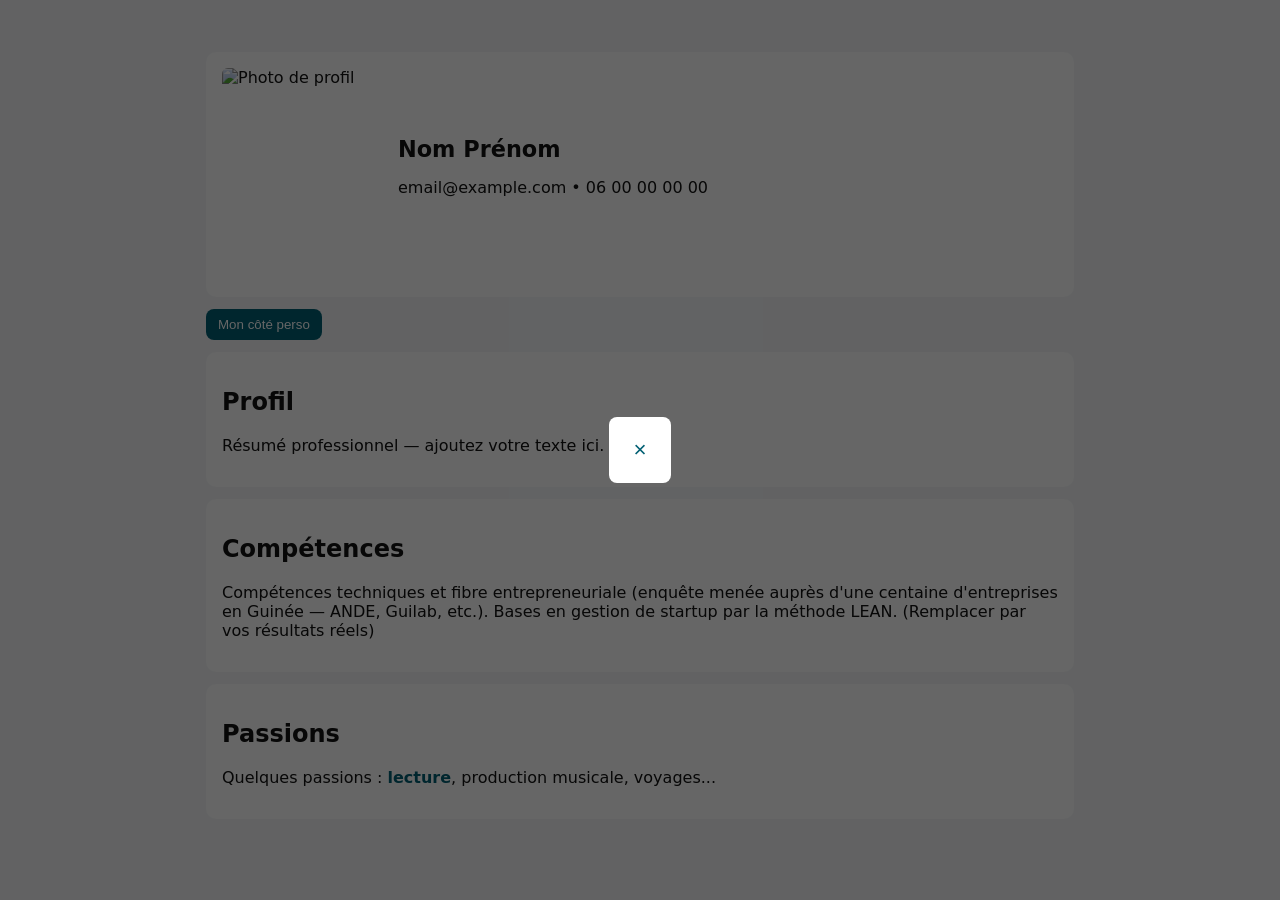
==== index.html @ 4021b530 "Initial scaffold: CV project Co-authored-by: Copilot <223556219+Copilot@users.noreply.github.com>" ====
<!doctype html>
<html lang="fr">
<head>
  <meta charset="utf-8" />
  <meta name="viewport" content="width=device-width,initial-scale=1" />
  <title>Mon CV</title>
  <link rel="stylesheet" href="style.css">
</head>
<body>
  <div class="container">
    <header class="header card" id="pro">
      <img src="assets/photo.jpg" alt="Photo de profil" id="profilePhoto" class="profile-rect">
      <div class="contact">
        <h1 id="fullname">Nom Prénom</h1>
        <p id="email">email@example.com • 06 00 00 00 00</p>
      </div>
    </header>

    <nav class="nav">
      <button id="togglePersonal" class="btn">Mon côté perso</button>
    </nav>

    <main>
      <section class="card" id="profile">
        <h2>Profil</h2>
        <p>Résumé professionnel — ajoutez votre texte ici.</p>
      </section>

      <section class="card" id="skills">
        <h2>Compétences</h2>
        <p>Compétences techniques et fibre entrepreneuriale (enquête menée auprès d'une centaine d'entreprises en Guinée — ANDE, Guilab, etc.). Bases en gestion de startup par la méthode LEAN. (Remplacer par vos résultats réels)</p>
      </section>

      <section class="card" id="passions">
        <h2>Passions</h2>
        <p>Quelques passions : <span class="passion" id="lecture">lecture</span>, production musicale, voyages...</p>
      </section>
    </main>

    <aside id="personalPanel" class="personal hidden">
      <button id="closePersonal" class="btn close">Fermer</button>
      <h3>Le Seb (moins professionnel)</h3>
      <div class="gallery">
        <!-- Remplacer par vos images -->
        <img src="assets/book1.jpg" alt="Livre 1" class="thumb">
        <img src="assets/book2.jpg" alt="Livre 2" class="thumb">
      </div>
      <div class="prods">
        <h4>Productions musicales</h4>
        <img src="assets/prod1.jpg" alt="Prod 1" class="thumb">
      </div>
    </aside>

    <div id="modal" class="modal hidden" role="dialog" aria-modal="true">
      <div class="modal-inner">
        <button id="closeModal" class="btn close">×</button>
        <div id="modalContent"></div>
      </div>
    </div>
  </div>

  <script src="script.js"></script>
</body>
</html>
---- style.css ----
:root{
  --ocean-blue:#005f73; /* choisi */
  --pro-black:#000;
  --card-bg:#fff;
  --radius:10px;
}
*{box-sizing:border-box}
body{font-family:system-ui,Segoe UI,Roboto,Helvetica,Arial,sans-serif;margin:0;background:#f5f7f9;color:#111}
.container{max-width:900px;margin:24px auto;padding:16px}
.header{display:flex;gap:16px;align-items:center}
.contact h1{margin:0;font-size:1.4rem}
.card{background:var(--card-bg);border-radius:var(--radius);padding:16px;margin:12px 0;transition:transform 200ms ease,box-shadow 200ms ease}
.card.elevated{transform:translateY(-8px);box-shadow:0 20px 30px rgba(0,0,0,0.15)}
.btn{background:var(--ocean-blue);color:#fff;border:none;padding:8px 12px;border-radius:8px;cursor:pointer}
.btn.close{background:transparent;color:var(--ocean-blue);font-size:1.4rem}
.profile-rect{width:100%;height:auto;aspect-ratio:3/4;object-fit:cover;border-radius:6px}
/* responsive sizes for profile */
#profilePhoto{max-width:160px}
@media(max-width:900px){#profilePhoto{max-width:120px}}
@media(max-width:480px){#profilePhoto{max-width:100px}}

.personal{background:linear-gradient(180deg,var(--ocean-blue),#012a36);color:#fff;padding:16px;border-radius:12px}
.hidden{display:none}
.passion{font-weight:700;color:var(--ocean-blue);cursor:pointer}
/* modal */
.modal{position:fixed;inset:0;display:flex;align-items:center;justify-content:center;background:rgba(0,0,0,0.6)}
.modal-inner{background:#fff;padding:12px;border-radius:8px;max-width:90%;max-height:90%;overflow:auto}
.thumb{max-width:120px;border-radius:6px;margin:8px}

/* small accessibility focus */
.btn:focus,.passion:focus{outline:3px solid rgba(0,95,115,0.25)}
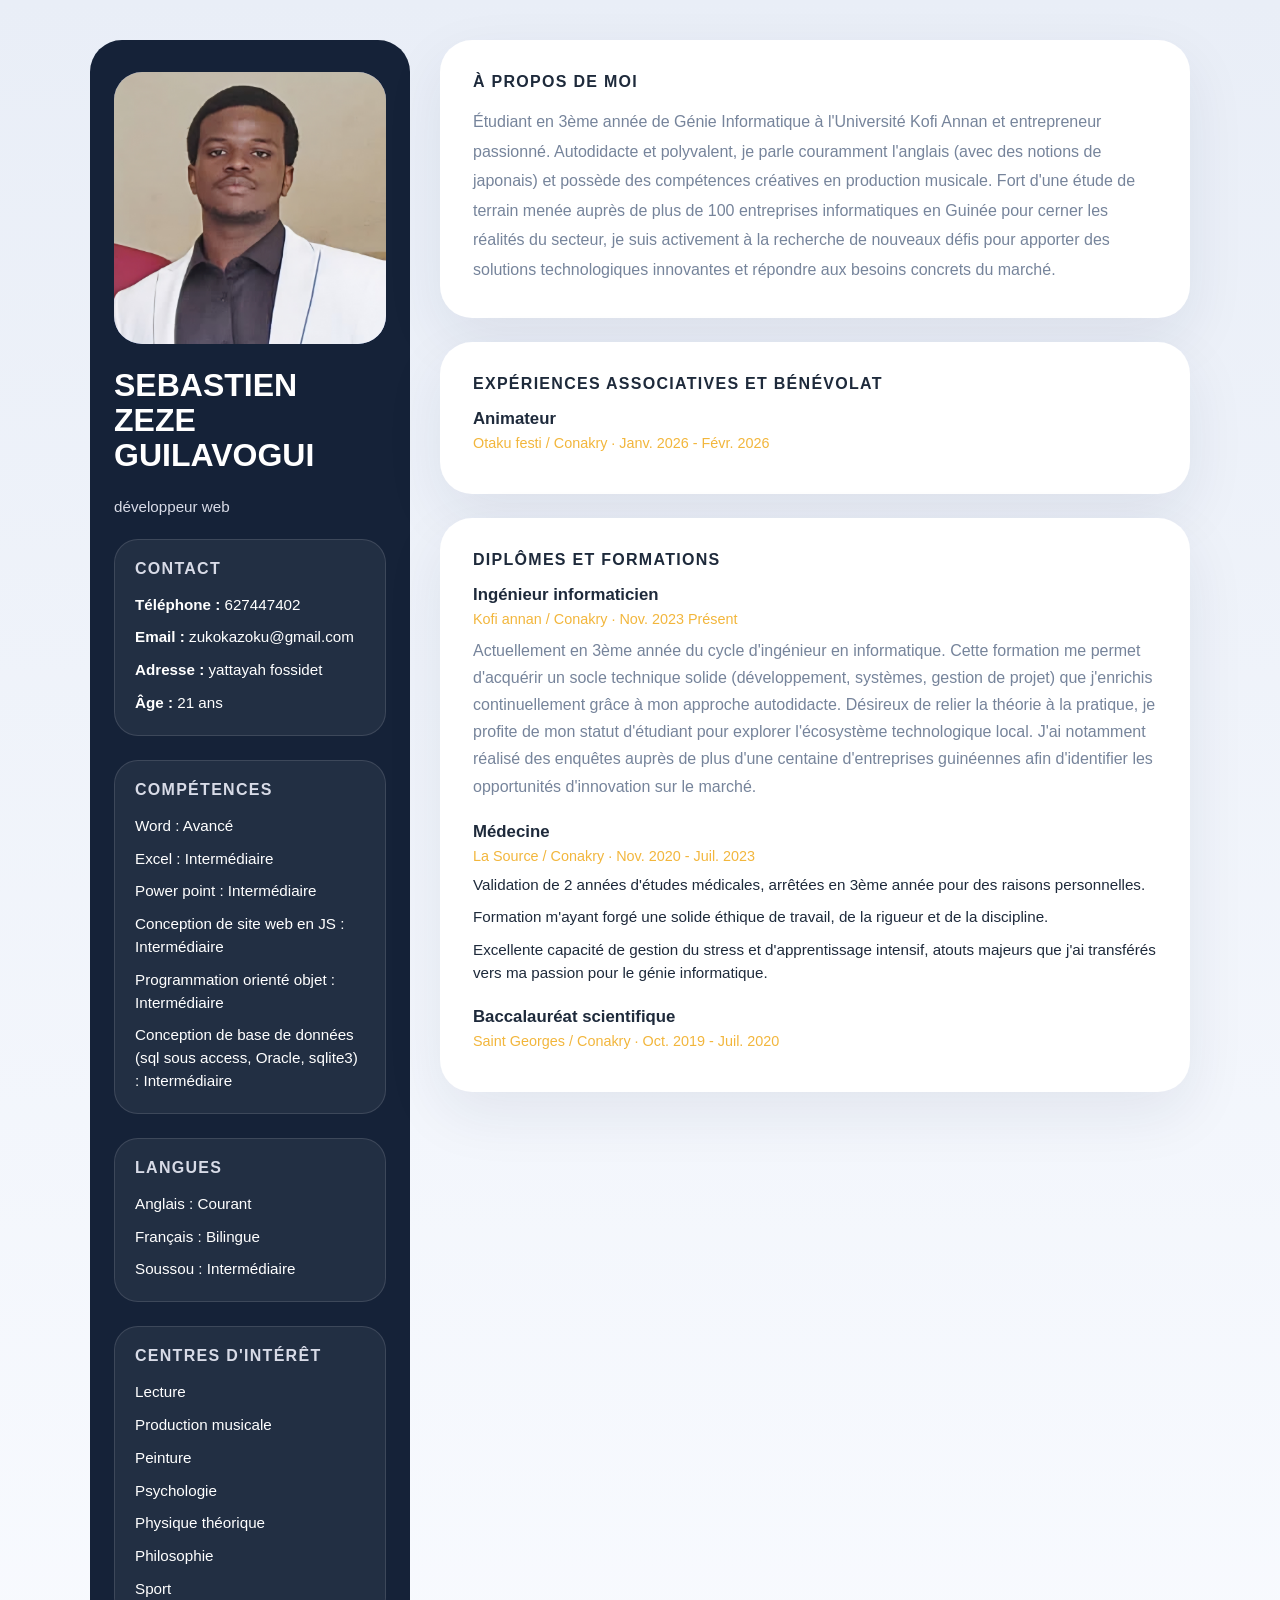
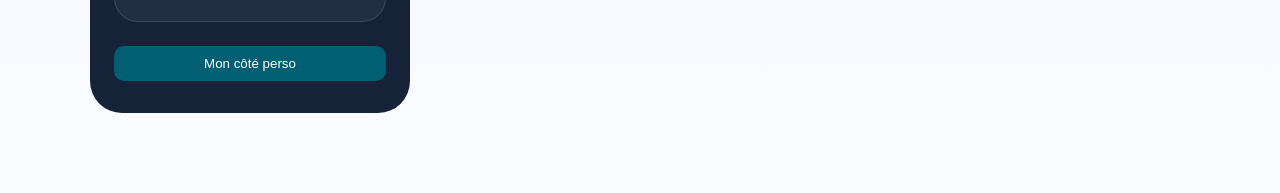
==== commit f841ee52: "Juste après le déplacement du fichier index hors de son dossier" ====
--- a/index.html
+++ b/index.html
@@ -1,64 +1,132 @@
-<!doctype html>
+<!DOCTYPE html>
 <html lang="fr">
 <head>
-  <meta charset="utf-8" />
-  <meta name="viewport" content="width=device-width,initial-scale=1" />
-  <title>Mon CV</title>
-  <link rel="stylesheet" href="style.css">
+    <meta charset="UTF-8">
+    <meta name="viewport" content="width=device-width, initial-scale=1.0">
+    <link rel="stylesheet" href="../css/style.css">
+    <title>Mon CV</title>
 </head>
 <body>
-  <div class="container">
-    <header class="header card" id="pro">
-      <img src="assets/photo.jpg" alt="Photo de profil" id="profilePhoto" class="profile-rect">
-      <div class="contact">
-        <h1 id="fullname">Nom Prénom</h1>
-        <p id="email">email@example.com • 06 00 00 00 00</p>
-      </div>
-    </header>
+    <main class="cv">
+        <aside class="sidebar">
+            <div class="photo">
+                <img id="profilePhoto" src="../img/me1.jpg" alt="Photo de profil">
+            </div>
+            <h1>SEBASTIEN ZEZE GUILAVOGUI</h1>
+            <p class="role">développeur web</p>
 
-    <nav class="nav">
-      <button id="togglePersonal" class="btn">Mon côté perso</button>
-    </nav>
+            <section class="card contact-card">
+                <h2>Contact</h2>
+                <ul>
+                    <li><strong>Téléphone :</strong> 627447402</li>
+                    <li><strong>Email :</strong> zukokazoku@gmail.com</li>
+                    <li><strong>Adresse :</strong> yattayah fossidet</li>
+                    <li><strong>Âge :</strong> 21 ans</li>
+                </ul>
+            </section>
 
-    <main>
-      <section class="card" id="profile">
-        <h2>Profil</h2>
-        <p>Résumé professionnel — ajoutez votre texte ici.</p>
-      </section>
+            <section class="card skills-card">
+                <h2>Compétences</h2>
+                <ul>
+                    <li>Word : Avancé</li>
+                    <li>Excel : Intermédiaire</li>
+                    <li>Power point : Intermédiaire</li>
+                    <li>Conception de site web en JS : Intermédiaire</li>
+                    <li>Programmation orienté objet : Intermédiaire</li>
+                    <li>Conception de base de données (sql sous access, Oracle, sqlite3) : Intermédiaire</li>
+                </ul>
+            </section>
 
-      <section class="card" id="skills">
-        <h2>Compétences</h2>
-        <p>Compétences techniques et fibre entrepreneuriale (enquête menée auprès d'une centaine d'entreprises en Guinée — ANDE, Guilab, etc.). Bases en gestion de startup par la méthode LEAN. (Remplacer par vos résultats réels)</p>
-      </section>
+            <section class="card languages-card">
+                <h2>Langues</h2>
+                <ul>
+                    <li>Anglais : Courant</li>
+                    <li>Français : Bilingue</li>
+                    <li>Soussou : Intermédiaire</li>
+                </ul>
+            </section>
 
-      <section class="card" id="passions">
-        <h2>Passions</h2>
-        <p>Quelques passions : <span class="passion" id="lecture">lecture</span>, production musicale, voyages...</p>
-      </section>
+            <section class="card interests-card">
+                <h2>Centres d'intérêt</h2>
+                <ul>
+                    <li>Lecture</li>
+                    <li>Production musicale</li>
+                    <li>Peinture</li>
+                    <li>Psychologie</li>
+                    <li>Physique théorique</li>
+                    <li>Philosophie</li>
+                    <li>Sport</li>
+                </ul>
+            </section>
+        <button id="togglePersonal" class="btn open-personal">Mon côté perso</button>
+        </aside>
+
+        <section class="content">
+            <section class="card summary-card">
+                <h2>À propos de moi</h2>
+                <p>Étudiant en 3ème année de Génie Informatique à l'Université Kofi Annan et entrepreneur passionné. Autodidacte et polyvalent, je parle couramment l'anglais (avec des notions de japonais) et possède des compétences créatives en production musicale. Fort d'une étude de terrain menée auprès de plus de 100 entreprises informatiques en Guinée pour cerner les réalités du secteur, je suis activement à la recherche de nouveaux défis pour apporter des solutions technologiques innovantes et répondre aux besoins concrets du marché.</p>
+            </section>
+
+            <section class="card experience-card">
+                <h2>Expériences associatives et Bénévolat</h2>
+                <div class="item">
+                    <h3>Animateur</h3>
+                    <span class="meta">Otaku festi / Conakry · Janv. 2026 - Févr. 2026</span>
+                </div>
+            </section>
+
+            <section class="card education-card">
+                <h2>Diplômes et Formations</h2>
+                <div class="item">
+                    <h3>Ingénieur informaticien</h3>
+                    <span class="meta">Kofi annan / Conakry · Nov. 2023 Présent</span>
+                    <p>Actuellement en 3ème année du cycle d'ingénieur en informatique. Cette formation me permet d'acquérir un socle technique solide (développement, systèmes, gestion de projet) que j'enrichis continuellement grâce à mon approche autodidacte. Désireux de relier la théorie à la pratique, je profite de mon statut d'étudiant pour explorer l'écosystème technologique local. J'ai notamment réalisé des enquêtes auprès de plus d'une centaine d'entreprises guinéennes afin d'identifier les opportunités d'innovation sur le marché.</p>
+                </div>
+                <div class="item">
+                    <h3>Médecine</h3>
+                    <span class="meta">La Source / Conakry · Nov. 2020 - Juil. 2023</span>
+                    <ul>
+                        <li>Validation de 2 années d'études médicales, arrêtées en 3ème année pour des raisons personnelles.</li>
+                        <li>Formation m'ayant forgé une solide éthique de travail, de la rigueur et de la discipline.</li>
+                        <li>Excellente capacité de gestion du stress et d'apprentissage intensif, atouts majeurs que j'ai transférés vers ma passion pour le génie informatique.</li>
+                    </ul>
+                </div>
+                <div class="item">
+                    <h3>Baccalauréat scientifique</h3>
+                    <span class="meta">Saint Georges / Conakry · Oct. 2019 - Juil. 2020</span>
+                </div>
+            </section>
+        </section>
     </main>
 
-    <aside id="personalPanel" class="personal hidden">
-      <button id="closePersonal" class="btn close">Fermer</button>
-      <h3>Le Seb (moins professionnel)</h3>
-      <div class="gallery">
-        <!-- Remplacer par vos images -->
-        <img src="assets/book1.jpg" alt="Livre 1" class="thumb">
-        <img src="assets/book2.jpg" alt="Livre 2" class="thumb">
-      </div>
-      <div class="prods">
-        <h4>Productions musicales</h4>
-        <img src="assets/prod1.jpg" alt="Prod 1" class="thumb">
-      </div>
-    </aside>
 
-    <div id="modal" class="modal hidden" role="dialog" aria-modal="true">
-      <div class="modal-inner">
-        <button id="closeModal" class="btn close">×</button>
-        <div id="modalContent"></div>
+
+    <div id="personalOverlay" class="personal-overlay hidden" aria-hidden="true">
+      <div class="personal-inner" id="personalInner">
+        <button id="closePersonal" class="btn close">Fermer</button>
+        <h2>Le Seb (moins professionnel)</h2>
+
+        <div id="passionsList" class="passions-list">
+          <p>Voici quelques passions :</p>
+          <ul>
+            <li><span class="passion sparkle-target" id="passion-lecture" tabindex="0">Lecture</span></li>
+            <li><span class="passion sparkle-target" id="passion-music" tabindex="0">Production musicale</span></li>
+            <li><span class="passion">Peinture</span></li>
+            <li><span class="passion">Psychologie</span></li>
+            <li><span class="passion">Physique théorique</span></li>
+            <li><span class="passion">Philosophie</span></li>
+            <li><span class="passion">Sport</span></li>
+          </ul>
+        </div>
+
+        <div id="detailView" class="detail-view hidden" aria-hidden="true">
+          <button id="backToPassions" class="btn">← Retour</button>
+          <h3 id="detailTitle"></h3>
+          <div id="detailContent" class="detail-content"></div>
+        </div>
       </div>
     </div>
-  </div>
 
-  <script src="script.js"></script>
+    <script src="../js/script.js"></script>
 </body>
 </html>
--- a/css/style.css
+++ b/css/style.css
@@ -0,0 +1,287 @@
+* {
+    box-sizing: border-box;
+}
+
+:root {
+    --main-bg: #f2f4f8;
+    --sidebar-bg: #152238;
+    --panel-bg: #ffffff;
+    --accent: #f2b63c;
+    --text: #1e2a3b;
+    --text-light: #76849b;
+    --border: #dfe3ea;
+}
+
+body {
+    margin: 0;
+    font-family: 'Segoe UI', Tahoma, Geneva, Verdana, sans-serif;
+    background: linear-gradient(180deg, #e9eef7 0%, #f9fbff 100%);
+    color: var(--text);
+}
+
+.cv {
+    display: grid;
+    grid-template-columns: 320px 1fr;
+    gap: 30px;
+    max-width: 1140px;
+    margin: 40px auto;
+    padding: 0 20px 40px;
+}
+
+.sidebar {
+    background: var(--sidebar-bg);
+    border-radius: 32px;
+    padding: 32px 24px;
+    color: #fff;
+    display: flex;
+    flex-direction: column;
+    gap: 24px;
+}
+
+.photo {
+    width: 100%;
+    padding-top: 100%;
+    border-radius: 28px;
+    background: linear-gradient(135deg, #4b5f9e, #9aaee0);
+    position: relative;
+    overflow: hidden;
+}
+
+/* make any image inside .photo fill the square without distortion */
+.photo { --photo-offset: 105px; /* change this value to shift image vertically (positive = move down) */ }
+
+.photo img, .photo #profilePhoto {
+    position: absolute;
+    top: 0;
+    left: 0;
+    width: 100%;
+    height: 100%;
+    object-fit: cover; /* preserves aspect ratio and crops if needed */
+    object-position: 50% calc(50% + var(--photo-offset));
+    display: block;
+}
+
+.photo::after {
+    /* decorative overlay removed to avoid visible square under the photo */
+    content: '';
+    display: none;
+}
+
+/* ensure image sits under the decorative overlay */
+.photo img { z-index: 0; }
+
+
+.sidebar h1 {
+    margin: 0;
+    font-size: 2rem;
+    line-height: 1.1;
+}
+
+.role {
+    margin: 0;
+    font-size: 0.95rem;
+    color: #d8dbe7;
+}
+
+.card {
+    background: rgba(255,255,255,0.06);
+    border: 1px solid rgba(255,255,255,0.12);
+    border-radius: 24px;
+    padding: 20px;
+}
+
+.card h2 {
+    margin-top: 0;
+    margin-bottom: 16px;
+    font-size: 1rem;
+    letter-spacing: 0.08em;
+    text-transform: uppercase;
+    color: #d8dbe7;
+}
+
+.card ul {
+    list-style: none;
+    padding: 0;
+    margin: 0;
+    display: grid;
+    gap: 10px;
+}
+
+.card ul li {
+    font-size: 0.95rem;
+    line-height: 1.5;
+}
+
+.card ul li strong {
+    color: #ffffff;
+}
+
+.content {
+    display: flex;
+    flex-direction: column;
+    gap: 24px;
+}
+
+.summary-card,
+.experience-card,
+.education-card {
+    background: var(--panel-bg);
+    border-radius: 32px;
+    padding: 32px;
+    box-shadow: 0 22px 60px rgba(24, 42, 74, 0.08);
+}
+
+.summary-card h2,
+.experience-card h2,
+.education-card h2 {
+    color: var(--text);
+}
+
+.summary-card p {
+    margin: 0;
+    line-height: 1.85;
+    color: var(--text-light);
+}
+
+.item {
+    margin-bottom: 22px;
+}
+
+.item:last-child {
+    margin-bottom: 0;
+}
+
+.item h3 {
+    margin: 0 0 6px;
+    font-size: 1.05rem;
+    color: var(--text);
+}
+
+.meta {
+    display: block;
+    margin-bottom: 10px;
+    color: var(--accent);
+    font-size: 0.9rem;
+}
+
+.item p {
+    margin: 0;
+    color: var(--text-light);
+    line-height: 1.7;
+}
+
+@media (max-width: 960px) {
+    .cv {
+        grid-template-columns: 1fr;
+    }
+}
+
+@media (max-width: 680px) {
+    .sidebar {
+        padding: 24px;
+    }
+
+    .card {
+        padding: 18px;
+    }
+
+    .summary-card,
+    .experience-card,
+    .education-card {
+        padding: 24px;
+    }
+}
+
+/* Buttons */
+.btn {
+  background: #005f73;
+  color: #fff;
+  border: none;
+  padding: 10px 14px;
+  border-radius: 10px;
+  cursor: pointer;
+}
+
+.btn.close {
+  background: transparent;
+  color: #fff;
+  font-size: 1rem;
+  border: 1px solid rgba(255,255,255,0.12);
+}
+
+/* personal overlay (full-screen) */
+.personal-overlay {
+  position: fixed;
+  inset: 0;
+  background: linear-gradient(180deg, #005f73, #012a36);
+  color: #fff;
+  display: flex;
+  align-items: center;
+  justify-content: center;
+  z-index: 1000;
+  padding: 24px;
+  /* start hidden by opacity so we can animate */
+  opacity: 0;
+  visibility: hidden;
+  pointer-events: none;
+  transition: opacity 300ms ease, visibility 300ms ease;
+}
+
+.personal-overlay.show {
+  opacity: 1;
+  visibility: visible;
+  pointer-events: auto;
+}
+
+/* keep .hidden class for initial markup compatibility */
+.personal-overlay.hidden {
+  opacity: 0;
+  visibility: hidden;
+  pointer-events: none;
+}
+
+.personal-inner {
+  background: rgba(255,255,255,0.06);
+  border-radius: 16px;
+  padding: 24px;
+  max-width: 860px;
+  width: 100%;
+  transform: translateY(8px);
+  transition: transform 320ms ease;
+}
+
+.personal-overlay.show .personal-inner {
+  transform: translateY(0);
+}
+
+.personal-inner .thumb {
+  max-width: 140px;
+}
+
+/* sparkle effect for passion keywords */
+.passion { font-weight:700; cursor:pointer; color:#fff; }
+.passion.sparkle {
+  background: linear-gradient(90deg, #ffd700 0%, #fff3a0 50%, #ffd700 100%);
+  -webkit-background-clip: text; background-clip: text; color: transparent;
+  background-size: 200% 100%;
+  animation: shimmer 1.0s linear infinite;
+  text-shadow: 0 0 8px rgba(255,215,0,0.8);
+}
+@keyframes shimmer { 0%{background-position:200% 0} 100%{background-position:-200% 0} }
+
+/* detail view inside overlay */
+.detail-view { margin-top: 12px; }
+.detail-content { display:flex; flex-wrap:wrap; gap:12px; margin-top:12px; max-height:60vh; overflow:auto; padding-right:8px; padding-bottom:32px; }
+.detail-content .card { width: calc(50% - 12px); display:flex; gap:12px; align-items:flex-start }
+.detail-content .thumb { max-width:100px; flex-shrink:0 }
+
+/* scrollbar (simple) */
+.detail-content::-webkit-scrollbar { width:10px }
+.detail-content::-webkit-scrollbar-thumb { background: rgba(0,0,0,0.15); border-radius: 6px }
+
+/* elevated card on hover */
+.card:hover {
+  transform: translateY(-8px);
+  box-shadow: 0 20px 30px rgba(24,42,74,0.12);
+  transition: transform 200ms ease, box-shadow 200ms ease;
+}
